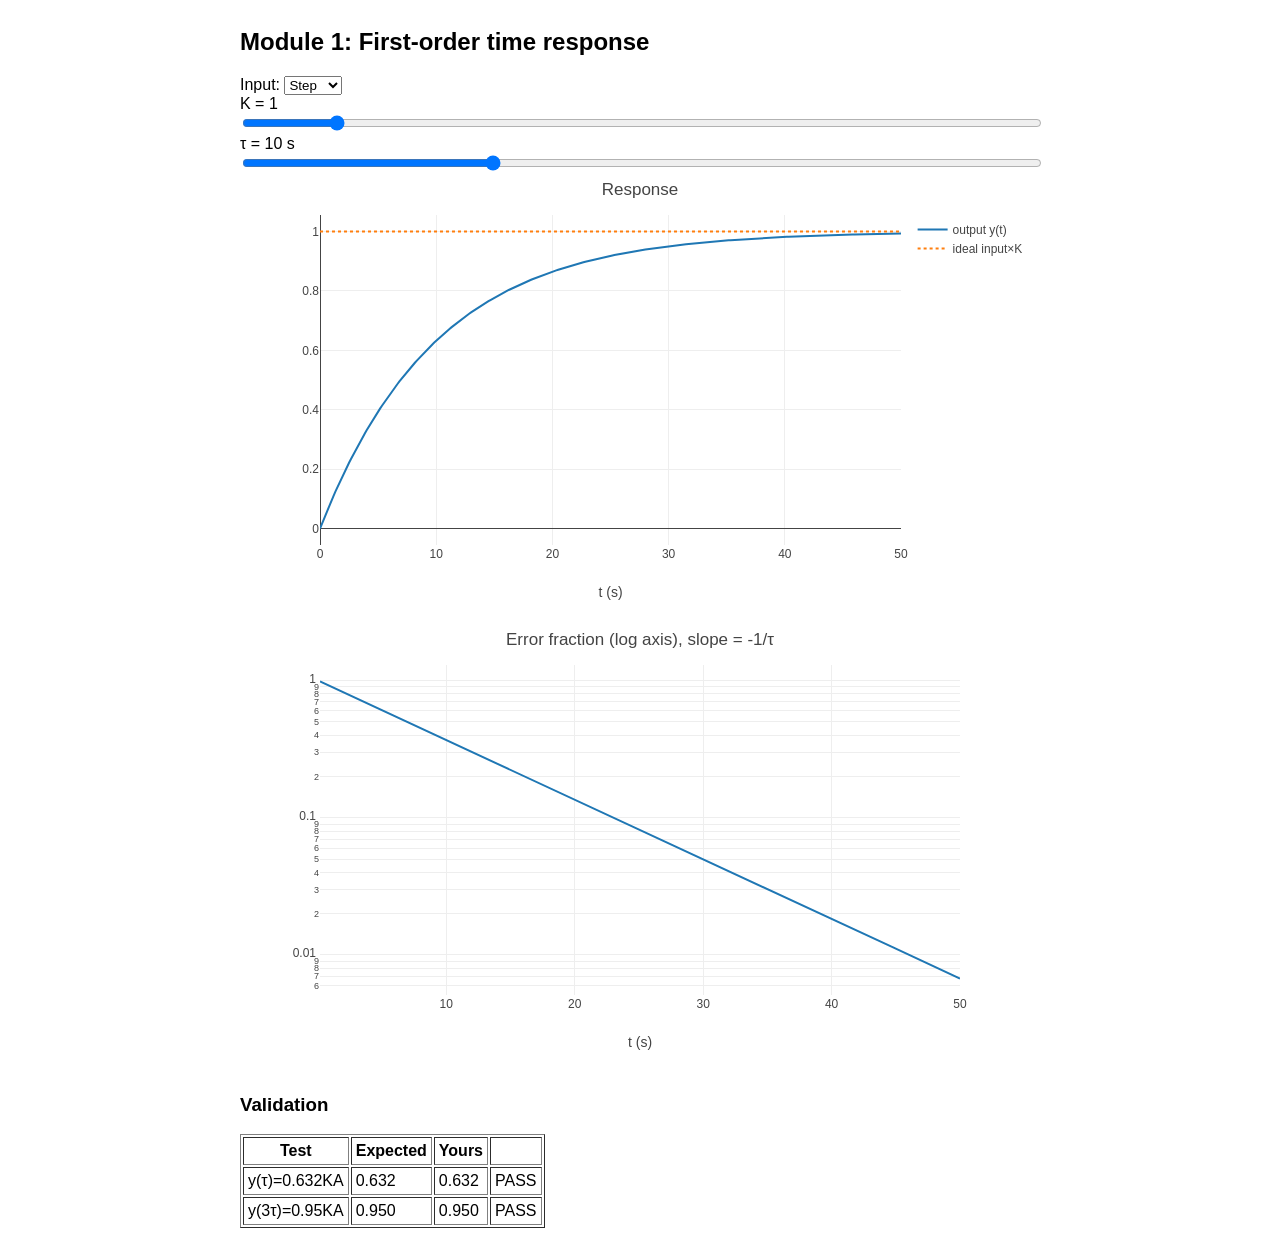
==== index.html @ b71cf409 "Add Module 1 skeleton with tau slider" ====
<!DOCTYPE html>
<html><head>
<meta charset="utf-8"><meta name="viewport" content="width=device-width,initial-scale=1">
<title>Module 1: First-order response</title>
<script src="https://cdn.plot.ly/plotly-2.35.2.min.js"></script>
</head><body style="font-family:sans-serif;max-width:800px;margin:auto;padding:8px">
<h2>Module 1: First-order time response</h2>
<label>Input:
  <select id="mode"><option value="step">Step</option><option value="ramp">Ramp</option></select></label><br>
<label>K = <span id="Kv">1</span></label>
<input type="range" id="K" min="0.5" max="5" step="0.1" value="1" style="width:100%">
<label>τ = <span id="tv">10</span> s</label>
<input type="range" id="tau" min="1" max="30" step="0.5" value="10" style="width:100%">
<div id="plot"></div><div id="errplot"></div>
<div id="checks"></div>
<script>
const A = 1;
const $ = id => document.getElementById(id);
function y(t, K, tau, mode){
  return mode==="step" ? K*A*(1-Math.exp(-t/tau))
                       : K*A*(t - tau*(1-Math.exp(-t/tau)));
}
function update(){
  const K=+$("K").value, tau=+$("tau").value, mode=$("mode").value;
  $("Kv").textContent=K; $("tv").textContent=tau;
  const T=Array.from({length:301},(_,i)=>i*5*tau/300);
  const ideal = T.map(t => mode==="step"? K*A : K*A*t);
  Plotly.react("plot",[
    {x:T,y:T.map(t=>y(t,K,tau,mode)),name:"output y(t)"},
    {x:T,y:ideal,name:"ideal input×K",line:{dash:"dot"}}
  ],{title:"Response",xaxis:{title:"t (s)"},margin:{t:40}});
  if(mode==="step"){
    const E=T.slice(1).map(t=>Math.exp(-t/tau));
    Plotly.react("errplot",[{x:T.slice(1),y:E,name:"error fraction"}],
      {title:"Error fraction (log axis), slope = -1/τ",yaxis:{type:"log"},xaxis:{title:"t (s)"},margin:{t:40}});
    const a=y(tau,K,tau,"step"), b=y(3*tau,K,tau,"step");
    const row=(n,e,v)=>`<tr><td>${n}</td><td>${e.toFixed(3)}</td><td>${v.toFixed(3)}</td><td>${Math.abs(e-v)<0.01*K?"PASS":"FAIL"}</td></tr>`;
    $("checks").innerHTML="<h3>Validation</h3><table border=1 cellpadding=4><tr><th>Test</th><th>Expected</th><th>Yours</th><th></th></tr>"
      +row("y(τ)=0.632KA",0.632*K*A,a)+row("y(3τ)=0.95KA",0.95*K*A,b)+"</table>";
  } else {
    $("errplot").innerHTML=`<p>Ramp: lag = τ = ${tau} s, steady-state error = KAτ = ${(K*A*tau).toFixed(2)}</p>`;
    $("checks").innerHTML="";
  }
}
["K","tau","mode"].forEach(id=>$(id).addEventListener("input",update));
update();
</script></body></html>
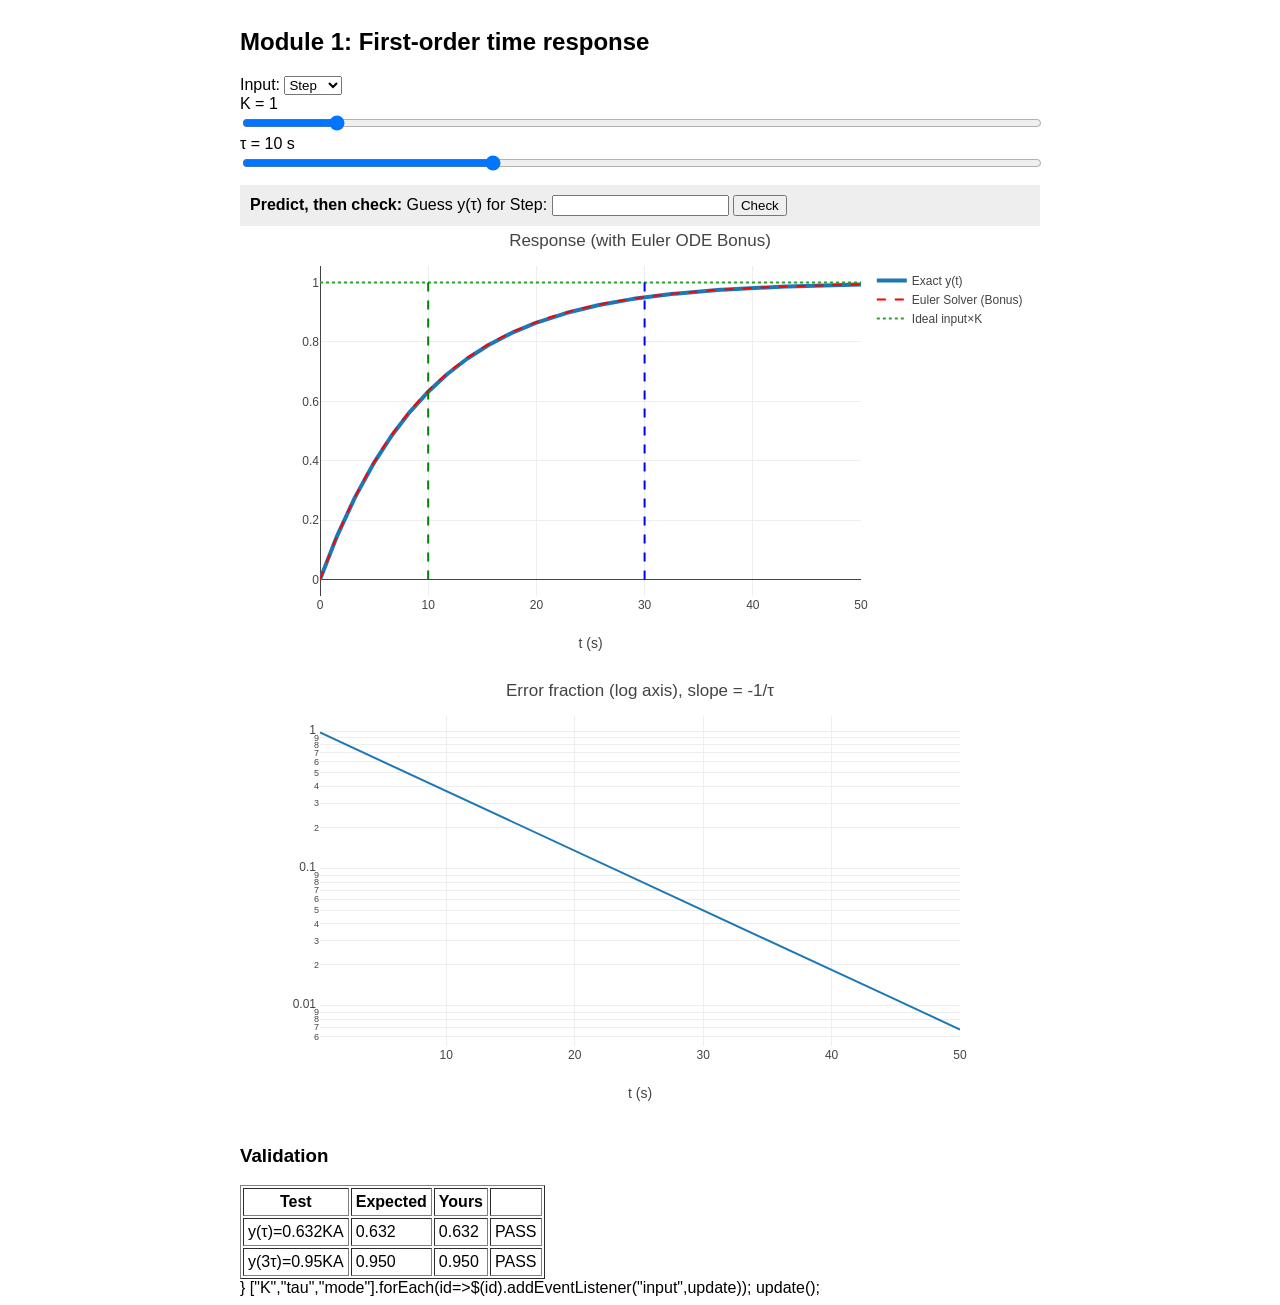
==== commit bba8cc8b: "Enhance user interaction with guess input and validation Added input fields for user guesses and val" ====
--- a/index.html
+++ b/index.html
@@ -6,29 +6,74 @@
 </head><body style="font-family:sans-serif;max-width:800px;margin:auto;padding:8px">
 <h2>Module 1: First-order time response</h2>
 <label>Input:
-  <select id="mode"><option value="step">Step</option><option value="ramp">Ramp</option></select></label><br>
+  <select id="mode"><option value="step">Step</option><option value="ramp">Ramp</option></select>
+</label><br>
 <label>K = <span id="Kv">1</span></label>
 <input type="range" id="K" min="0.5" max="5" step="0.1" value="1" style="width:100%">
 <label>τ = <span id="tv">10</span> s</label>
 <input type="range" id="tau" min="1" max="30" step="0.5" value="10" style="width:100%">
+
+<div style="background:#eee; padding:10px; margin-top:10px;">
+  <strong>Predict, then check:</strong> 
+  <label>Guess y(τ) for Step: <input type="number" id="guess" step="0.1"></label>
+  <button onclick="checkGuess()">Check</button>
+  <span id="guessResult" style="font-weight:bold; margin-left:10px;"></span>
+</div>
+
 <div id="plot"></div><div id="errplot"></div>
 <div id="checks"></div>
+
 <script>
 const A = 1;
 const $ = id => document.getElementById(id);
+
 function y(t, K, tau, mode){
   return mode==="step" ? K*A*(1-Math.exp(-t/tau))
                        : K*A*(t - tau*(1-Math.exp(-t/tau)));
 }
+
+function checkGuess() {
+  const K = +$("K").value;
+  const expected = +(0.632 * K * A).toFixed(2);
+  const guess = +$("guess").value;
+  if(Math.abs(guess - expected) < 0.1) $("guessResult").innerHTML = "✅ Correct! (" + expected + ")";
+  else $("guessResult").innerHTML = "❌ Try again! (Expected ≈ " + expected + ")";
+}
+
 function update(){
   const K=+$("K").value, tau=+$("tau").value, mode=$("mode").value;
   $("Kv").textContent=K; $("tv").textContent=tau;
-  const T=Array.from({length:301},(_,i)=>i*5*tau/300);
+  const T = Array.from({length:301},(_,i)=>i*5*tau/300);
   const ideal = T.map(t => mode==="step"? K*A : K*A*t);
+  
+  const dt = T[1] - T[0];
+  let y_euler = [];
+  let current_y = 0;
+  for(let i=0; i<T.length; i++){
+    y_euler.push(current_y);
+    let x_input = mode === "step" ? A : A * T[i];
+    let dy_dt = (K * x_input - current_y) / tau; 
+    current_y = current_y + dy_dt * dt;
+  }
+
+  let layout = {
+    title: "Response (with Euler ODE Bonus)", 
+    xaxis: {title: "t (s)"}, 
+    margin: {t:40},
+    shapes: []
+  };
+
+  if(mode === "step") {
+    layout.shapes.push({type: 'line', x0: tau, x1: tau, y0: 0, y1: K*A, line: {color: 'green', dash: 'dash'}});
+    layout.shapes.push({type: 'line', x0: 3*tau, x1: 3*tau, y0: 0, y1: K*A, line: {color: 'blue', dash: 'dash'}});
+  }
+
   Plotly.react("plot",[
-    {x:T,y:T.map(t=>y(t,K,tau,mode)),name:"output y(t)"},
-    {x:T,y:ideal,name:"ideal input×K",line:{dash:"dot"}}
-  ],{title:"Response",xaxis:{title:"t (s)"},margin:{t:40}});
+    {x: T, y: T.map(t=>y(t,K,tau,mode)), name: "Exact y(t)", line: {width: 4}},
+    {x: T, y: y_euler, name: "Euler Solver (Bonus)", line: {dash: "dash", color: "red"}},
+    {x: T, y: ideal, name: "Ideal input×K", line: {dash: "dot"}}
+  ], layout);
+
   if(mode==="step"){
     const E=T.slice(1).map(t=>Math.exp(-t/tau));
     Plotly.react("errplot",[{x:T.slice(1),y:E,name:"error fraction"}],
@@ -38,10 +83,14 @@
     $("checks").innerHTML="<h3>Validation</h3><table border=1 cellpadding=4><tr><th>Test</th><th>Expected</th><th>Yours</th><th></th></tr>"
       +row("y(τ)=0.632KA",0.632*K*A,a)+row("y(3τ)=0.95KA",0.95*K*A,b)+"</table>";
   } else {
-    $("errplot").innerHTML=`<p>Ramp: lag = τ = ${tau} s, steady-state error = KAτ = ${(K*A*tau).toFixed(2)}</p>`;
+    $("errplot").innerHTML=`<p style="color:red; font-weight:bold;">Ramp Note: Output trails ideal input by a lag = τ = ${tau} s, and steady-state error = KAτ = ${(K*A*tau).toFixed(2)}</p>`;
     $("checks").innerHTML="";
   }
 }
 ["K","tau","mode"].forEach(id=>$(id).addEventListener("input",update));
 update();
 </script></body></html>
+}
+["K","tau","mode"].forEach(id=>$(id).addEventListener("input",update));
+update();
+</script></body></html>
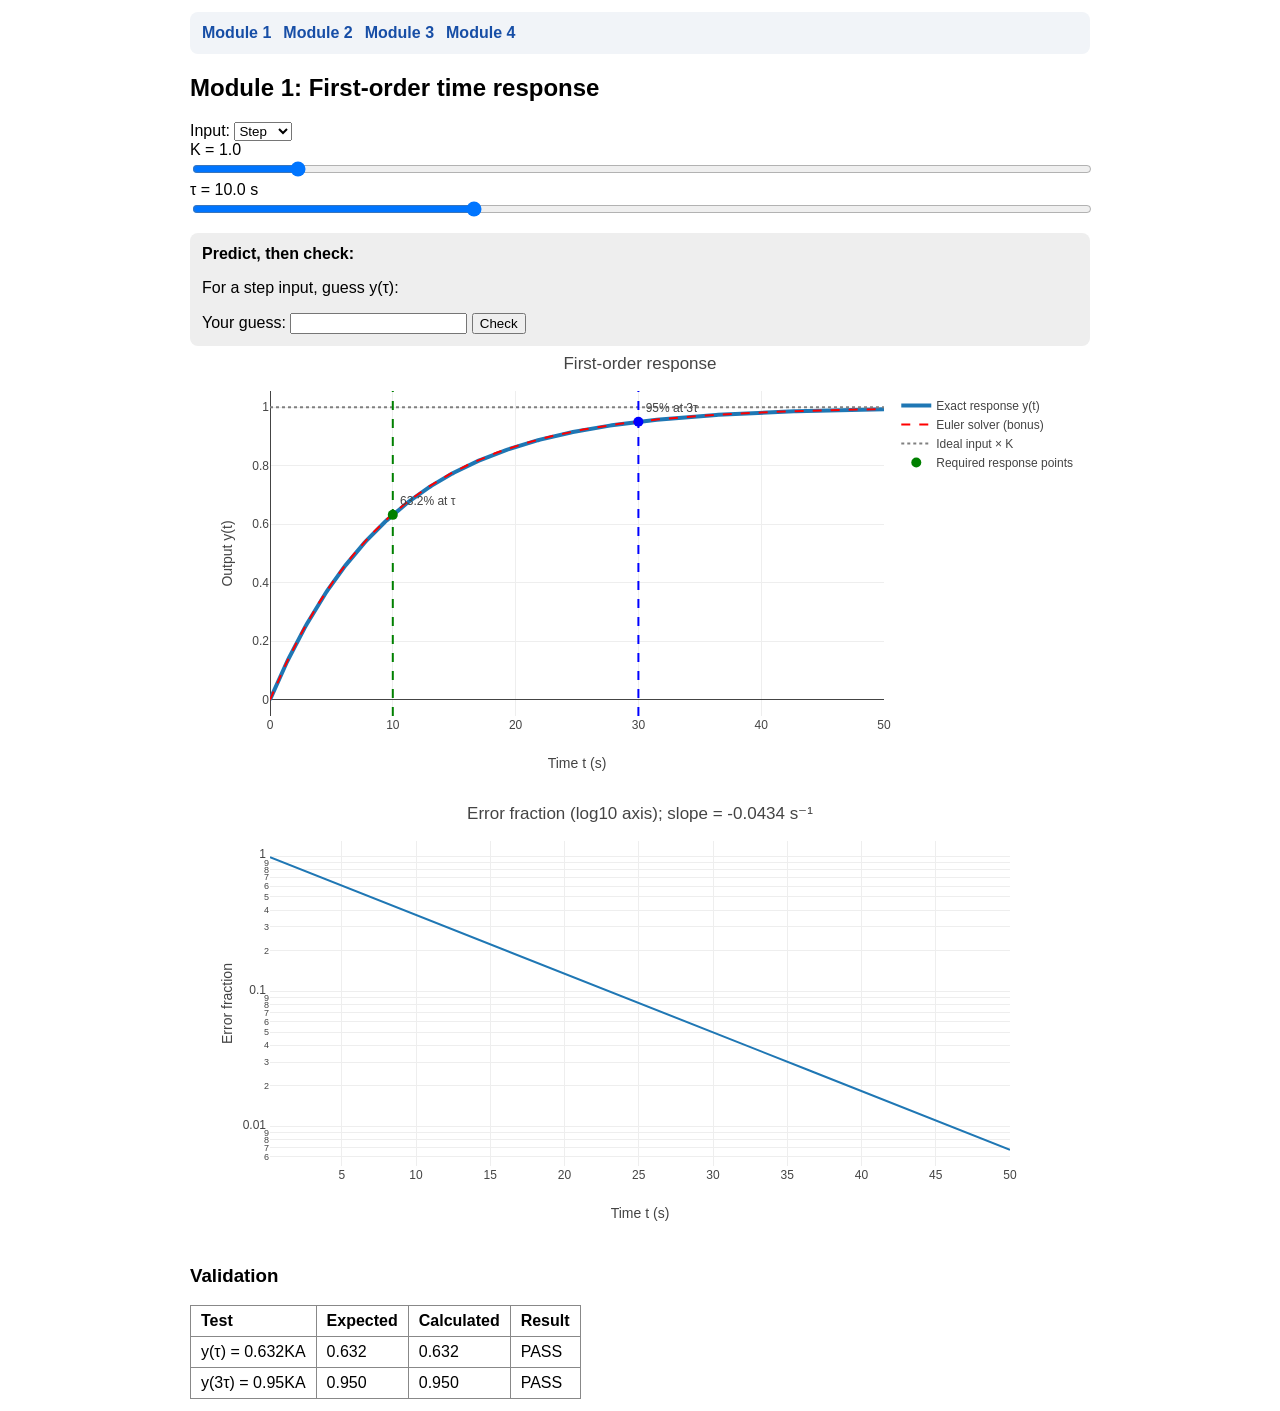
==== commit 19c9e29e: "index.html" ====
--- a/index.html
+++ b/index.html
@@ -1,96 +1,305 @@
-<!DOCTYPE html>
-<html><head>
-<meta charset="utf-8"><meta name="viewport" content="width=device-width,initial-scale=1">
-<title>Module 1: First-order response</title>
-<script src="https://cdn.plot.ly/plotly-2.35.2.min.js"></script>
-</head><body style="font-family:sans-serif;max-width:800px;margin:auto;padding:8px">
-<h2>Module 1: First-order time response</h2>
-<label>Input:
-  <select id="mode"><option value="step">Step</option><option value="ramp">Ramp</option></select>
-</label><br>
-<label>K = <span id="Kv">1</span></label>
-<input type="range" id="K" min="0.5" max="5" step="0.1" value="1" style="width:100%">
-<label>τ = <span id="tv">10</span> s</label>
-<input type="range" id="tau" min="1" max="30" step="0.5" value="10" style="width:100%">
-
-<div style="background:#eee; padding:10px; margin-top:10px;">
-  <strong>Predict, then check:</strong> 
-  <label>Guess y(τ) for Step: <input type="number" id="guess" step="0.1"></label>
-  <button onclick="checkGuess()">Check</button>
-  <span id="guessResult" style="font-weight:bold; margin-left:10px;"></span>
-</div>
-
-<div id="plot"></div><div id="errplot"></div>
-<div id="checks"></div>
-
-<script>
-const A = 1;
-const $ = id => document.getElementById(id);
-
-function y(t, K, tau, mode){
-  return mode==="step" ? K*A*(1-Math.exp(-t/tau))
-                       : K*A*(t - tau*(1-Math.exp(-t/tau)));
-}
-
-function checkGuess() {
-  const K = +$("K").value;
-  const expected = +(0.632 * K * A).toFixed(2);
-  const guess = +$("guess").value;
-  if(Math.abs(guess - expected) < 0.1) $("guessResult").innerHTML = "✅ Correct! (" + expected + ")";
-  else $("guessResult").innerHTML = "❌ Try again! (Expected ≈ " + expected + ")";
-}
-
-function update(){
-  const K=+$("K").value, tau=+$("tau").value, mode=$("mode").value;
-  $("Kv").textContent=K; $("tv").textContent=tau;
-  const T = Array.from({length:301},(_,i)=>i*5*tau/300);
-  const ideal = T.map(t => mode==="step"? K*A : K*A*t);
-  
-  const dt = T[1] - T[0];
-  let y_euler = [];
-  let current_y = 0;
-  for(let i=0; i<T.length; i++){
-    y_euler.push(current_y);
-    let x_input = mode === "step" ? A : A * T[i];
-    let dy_dt = (K * x_input - current_y) / tau; 
-    current_y = current_y + dy_dt * dt;
-  }
-
-  let layout = {
-    title: "Response (with Euler ODE Bonus)", 
-    xaxis: {title: "t (s)"}, 
-    margin: {t:40},
-    shapes: []
-  };
-
-  if(mode === "step") {
-    layout.shapes.push({type: 'line', x0: tau, x1: tau, y0: 0, y1: K*A, line: {color: 'green', dash: 'dash'}});
-    layout.shapes.push({type: 'line', x0: 3*tau, x1: 3*tau, y0: 0, y1: K*A, line: {color: 'blue', dash: 'dash'}});
-  }
-
-  Plotly.react("plot",[
-    {x: T, y: T.map(t=>y(t,K,tau,mode)), name: "Exact y(t)", line: {width: 4}},
-    {x: T, y: y_euler, name: "Euler Solver (Bonus)", line: {dash: "dash", color: "red"}},
-    {x: T, y: ideal, name: "Ideal input×K", line: {dash: "dot"}}
-  ], layout);
-
-  if(mode==="step"){
-    const E=T.slice(1).map(t=>Math.exp(-t/tau));
-    Plotly.react("errplot",[{x:T.slice(1),y:E,name:"error fraction"}],
-      {title:"Error fraction (log axis), slope = -1/τ",yaxis:{type:"log"},xaxis:{title:"t (s)"},margin:{t:40}});
-    const a=y(tau,K,tau,"step"), b=y(3*tau,K,tau,"step");
-    const row=(n,e,v)=>`<tr><td>${n}</td><td>${e.toFixed(3)}</td><td>${v.toFixed(3)}</td><td>${Math.abs(e-v)<0.01*K?"PASS":"FAIL"}</td></tr>`;
-    $("checks").innerHTML="<h3>Validation</h3><table border=1 cellpadding=4><tr><th>Test</th><th>Expected</th><th>Yours</th><th></th></tr>"
-      +row("y(τ)=0.632KA",0.632*K*A,a)+row("y(3τ)=0.95KA",0.95*K*A,b)+"</table>";
-  } else {
-    $("errplot").innerHTML=`<p style="color:red; font-weight:bold;">Ramp Note: Output trails ideal input by a lag = τ = ${tau} s, and steady-state error = KAτ = ${(K*A*tau).toFixed(2)}</p>`;
-    $("checks").innerHTML="";
-  }
-}
-["K","tau","mode"].forEach(id=>$(id).addEventListener("input",update));
-update();
-</script></body></html>
-}
-["K","tau","mode"].forEach(id=>$(id).addEventListener("input",update));
-update();
-</script></body></html>
+<!doctype html>
+<html lang="en">
+<head>
+  <meta charset="utf-8">
+  <meta name="viewport" content="width=device-width, initial-scale=1">
+  <title>Module 1: First-order time response</title>
+
+  <script src="https://cdn.plot.ly/plotly-2.35.2.min.js"></script>
+
+  <style>
+    body {
+      font-family: sans-serif;
+      max-width: 900px;
+      margin: auto;
+      padding: 12px;
+    }
+
+    nav {
+      display: flex;
+      flex-wrap: wrap;
+      gap: 12px;
+      margin-bottom: 20px;
+      padding: 12px;
+      background: #f1f4f8;
+      border-radius: 8px;
+    }
+
+    nav a {
+      color: #174ea6;
+      font-weight: bold;
+      text-decoration: none;
+    }
+
+    nav a:hover {
+      text-decoration: underline;
+    }
+
+    input[type="range"] {
+      width: 100%;
+    }
+
+    .panel {
+      background: #eee;
+      padding: 12px;
+      margin-top: 12px;
+      border-radius: 8px;
+    }
+
+    table {
+      border-collapse: collapse;
+      margin-top: 12px;
+    }
+
+    th, td {
+      border: 1px solid #888;
+      padding: 6px 10px;
+      text-align: left;
+    }
+  </style>
+</head>
+
+<body>
+
+  <nav aria-label="Module navigation">
+    <a href="index.html">Module 1</a>
+    <a href="module_2.html">Module 2</a>
+    <a href="module_3.html">Module 3</a>
+    <a href="module_4.html">Module 4</a>
+  </nav>
+
+  <h2>Module 1: First-order time response</h2>
+
+  <label for="mode">Input:</label>
+  <select id="mode">
+    <option value="step">Step</option>
+    <option value="ramp">Ramp</option>
+  </select>
+
+  <div>
+    <label for="K">K = <span id="Kv">1</span></label>
+    <input type="range" id="K" min="0.5" max="5" step="0.1" value="1">
+  </div>
+
+  <div>
+    <label for="tau">τ = <span id="tv">10</span> s</label>
+    <input type="range" id="tau" min="1" max="30" step="0.5" value="10">
+  </div>
+
+  <section class="panel">
+    <strong>Predict, then check:</strong>
+    <p id="guessPrompt">For a step input, guess y(τ):</p>
+    <label for="guess">Your guess:</label>
+    <input type="number" id="guess" step="0.1">
+    <button type="button" id="checkButton">Check</button>
+    <span id="guessResult" aria-live="polite"></span>
+  </section>
+
+  <div id="plot"></div>
+  <div id="errplot"></div>
+  <div id="rampNote" class="panel" hidden></div>
+  <div id="checks"></div>
+
+  <script>
+    const A = 1;
+    const $ = id => document.getElementById(id);
+
+    function response(t, K, tau, mode) {
+      if (mode === "step") {
+        return K * A * (1 - Math.exp(-t / tau));
+      }
+
+      return K * A * (t - tau * (1 - Math.exp(-t / tau)));
+    }
+
+    function checkGuess() {
+      const guessText = $("guess").value;
+      const guess = Number(guessText);
+      const K = Number($("K").value);
+      const expected = 0.6321205588 * K * A;
+
+      if (guessText === "" || !Number.isFinite(guess)) {
+        $("guessResult").textContent = "Enter your guess first.";
+        return;
+      }
+
+      const tolerance = Math.max(0.05, expected * 0.02);
+
+      $("guessResult").textContent =
+        Math.abs(guess - expected) <= tolerance
+          ? `✅ Correct! y(τ) ≈ ${expected.toFixed(3)}`
+          : `❌ Try again. y(τ) ≈ ${expected.toFixed(3)}`;
+    }
+
+    function update() {
+      const K = Number($("K").value);
+      const tau = Number($("tau").value);
+      const mode = $("mode").value;
+
+      $("Kv").textContent = K.toFixed(1);
+      $("tv").textContent = tau.toFixed(1);
+
+      $("guessPrompt").textContent = mode === "step"
+        ? "For a step input, guess y(τ):"
+        : "Switch to Step input to use this prediction check.";
+
+      $("guess").disabled = mode !== "step";
+      $("checkButton").disabled = mode !== "step";
+
+      if (mode !== "step") {
+        $("guessResult").textContent = "";
+      }
+
+      const T = Array.from(
+        { length: 301 },
+        (_, i) => i * 5 * tau / 300
+      );
+
+      const ideal = T.map(t =>
+        mode === "step" ? K * A : K * A * t
+      );
+
+      const dt = T[1] - T[0];
+      const yEuler = [];
+      let currentY = 0;
+
+      for (let i = 0; i < T.length; i++) {
+        yEuler.push(currentY);
+
+        const input = mode === "step" ? A : A * T[i];
+        const derivative = (K * input - currentY) / tau;
+
+        currentY += derivative * dt;
+      }
+
+      const plotData = [
+        {
+          x: T,
+          y: T.map(t => response(t, K, tau, mode)),
+          name: "Exact response y(t)",
+          mode: "lines",
+          line: { width: 4 }
+        },
+        {
+          x: T,
+          y: yEuler,
+          name: "Euler solver (bonus)",
+          mode: "lines",
+          line: { dash: "dash", color: "red" }
+        },
+        {
+          x: T,
+          y: ideal,
+          name: "Ideal input × K",
+          mode: "lines",
+          line: { dash: "dot", color: "gray" }
+        }
+      ];
+
+      const layout = {
+        title: "First-order response",
+        xaxis: { title: "Time t (s)" },
+        yaxis: { title: "Output y(t)" },
+        margin: { t: 45 },
+        shapes: []
+      };
+
+      if (mode === "step") {
+        $("errplot").style.display = "block";
+        $("rampNote").hidden = true;
+
+        const t1 = tau;
+        const t2 = 3 * tau;
+        const y1 = response(t1, K, tau, mode);
+        const y2 = response(t2, K, tau, mode);
+
+        layout.shapes.push(
+          {
+            type: "line",
+            x0: t1, x1: t1,
+            y0: 0, y1: 1,
+            yref: "paper",
+            line: { color: "green", dash: "dash" }
+          },
+          {
+            type: "line",
+            x0: t2, x1: t2,
+            y0: 0, y1: 1,
+            yref: "paper",
+            line: { color: "blue", dash: "dash" }
+          }
+        );
+
+        plotData.push({
+          x: [t1, t2],
+          y: [y1, y2],
+          name: "Required response points",
+          mode: "markers+text",
+          text: ["63.2% at τ", "95% at 3τ"],
+          textposition: "top right",
+          marker: { size: 10, color: ["green", "blue"] }
+        });
+
+        $("checks").innerHTML = `
+          <h3>Validation</h3>
+          <table>
+            <tr>
+              <th>Test</th>
+              <th>Expected</th>
+              <th>Calculated</th>
+              <th>Result</th>
+            </tr>
+            <tr>
+              <td>y(τ) = 0.632KA</td>
+              <td>${(0.632 * K * A).toFixed(3)}</td>
+              <td>${y1.toFixed(3)}</td>
+              <td>${Math.abs(y1 - 0.632 * K * A) < 0.01 * K ? "PASS" : "FAIL"}</td>
+            </tr>
+            <tr>
+              <td>y(3τ) = 0.95KA</td>
+              <td>${(0.95 * K * A).toFixed(3)}</td>
+              <td>${y2.toFixed(3)}</td>
+              <td>${Math.abs(y2 - 0.95 * K * A) < 0.01 * K ? "PASS" : "FAIL"}</td>
+            </tr>
+          </table>`;
+
+        const errorTimes = T.slice(1);
+        const errorFraction = errorTimes.map(t => Math.exp(-t / tau));
+        const slope10 = -1 / (tau * Math.LN10);
+
+        Plotly.react("errplot", [{
+          x: errorTimes,
+          y: errorFraction,
+          name: "Error fraction E(t)",
+          mode: "lines"
+        }], {
+          title: `Error fraction (log10 axis); slope = ${slope10.toFixed(4)} s⁻¹`,
+          xaxis: { title: "Time t (s)" },
+          yaxis: { title: "Error fraction", type: "log" },
+          margin: { t: 45 }
+        }, { responsive: true });
+
+      } else {
+        $("checks").innerHTML = "";
+        $("errplot").style.display = "none";
+        $("rampNote").hidden = false;
+        $("rampNote").innerHTML = `
+          <strong>Ramp response:</strong>
+          ramp lag = τ = ${tau.toFixed(1)} s;
+          steady-state error approaches
+          KAτ = ${(K * A * tau).toFixed(2)}.`;
+      }
+
+      Plotly.react("plot", plotData, layout, { responsive: true });
+    }
+
+    ["K", "tau", "mode"].forEach(id =>
+      $(id).addEventListener("input", update)
+    );
+
+    $("checkButton").addEventListener("click", checkGuess);
+
+    update();
+  </script>
+</body>
+</html>
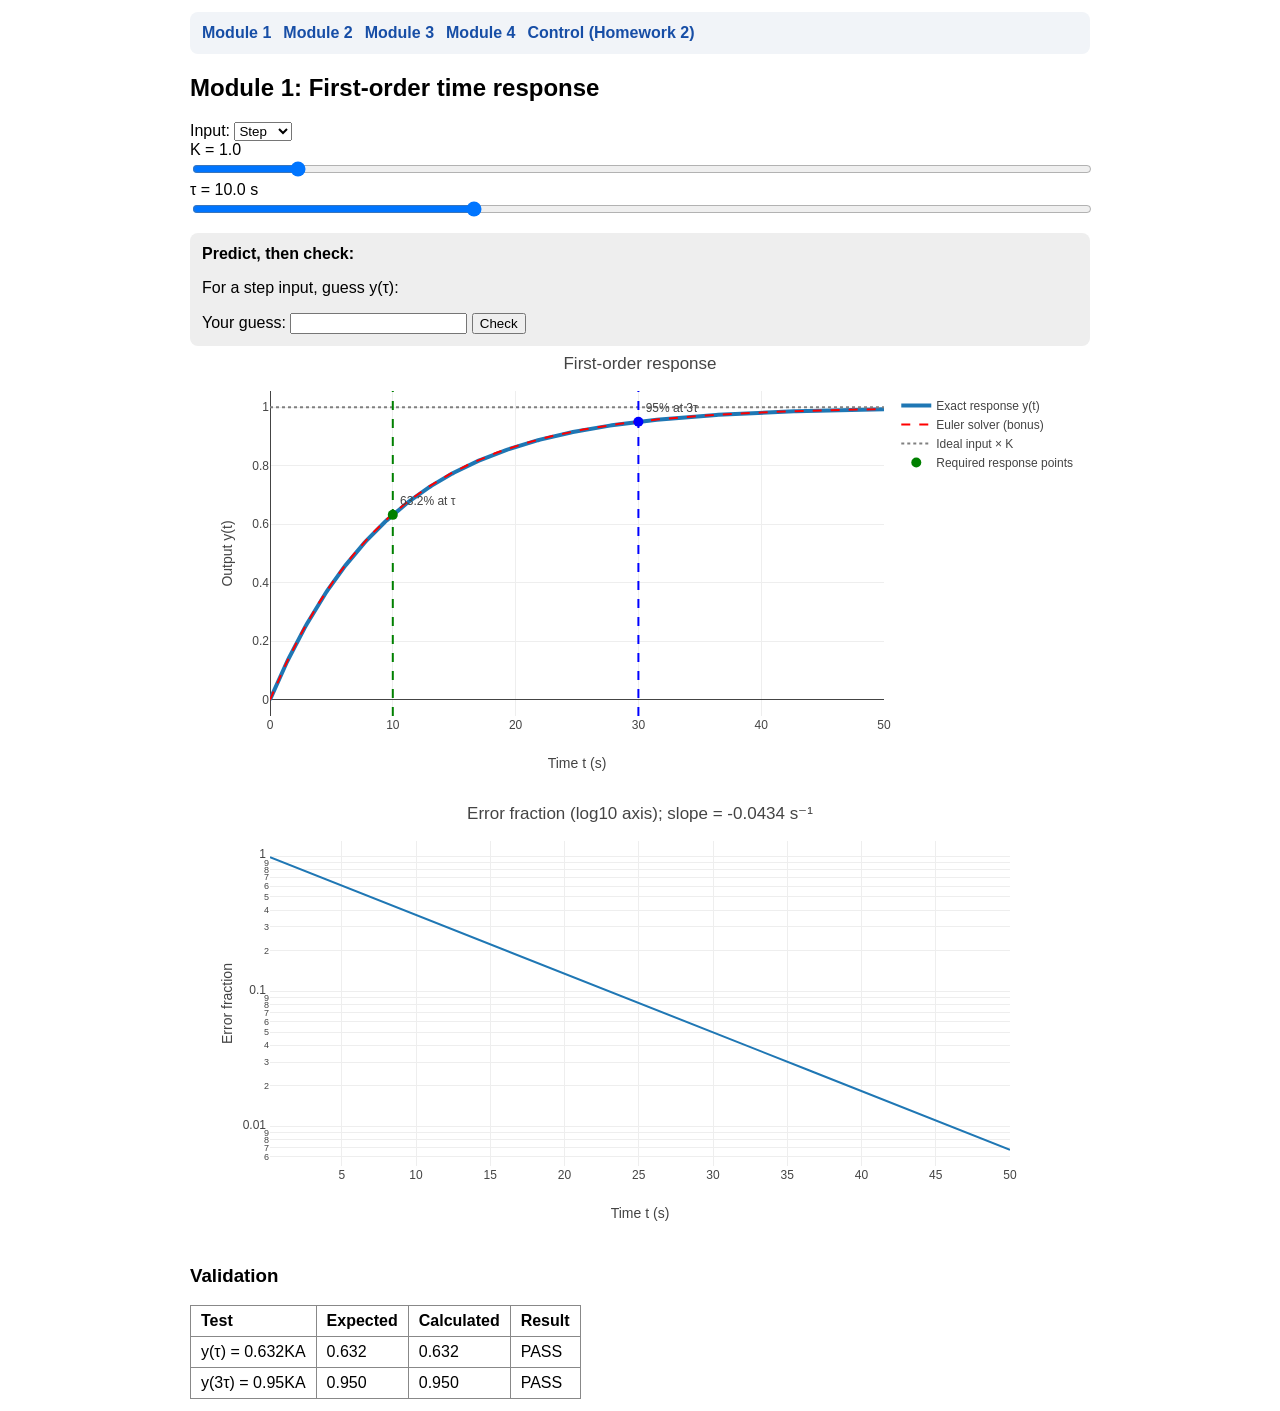
==== commit d93bb3dd: "Homework 2: Control section (P1–P4, My system, README, landing link) Uploaded from one account. Each" ====
--- a/index.html
+++ b/index.html
@@ -61,14 +61,15 @@
 
 <body>
 
-  <nav aria-label="Module navigation">
-    <a href="index.html">Module 1</a>
-    <a href="module_2.html">Module 2</a>
-    <a href="module_3.html">Module 3</a>
-    <a href="module_4.html">Module 4</a>
-  </nav>
-
-  <h2>Module 1: First-order time response</h2>
+<nav aria-label="Module navigation">
+  <a href="#module1">Module 1</a>
+  <a href="module_2.html">Module 2</a>
+  <a href="module_3.html">Module 3</a>
+  <a href="module_4.html">Module 4</a>
+  <a href="control.html"><b>Control (Homework 2)</b></a>
+</nav>
+
+<h2 id="module1">Module 1: First-order time response</h2>
 
   <label for="mode">Input:</label>
   <select id="mode">
